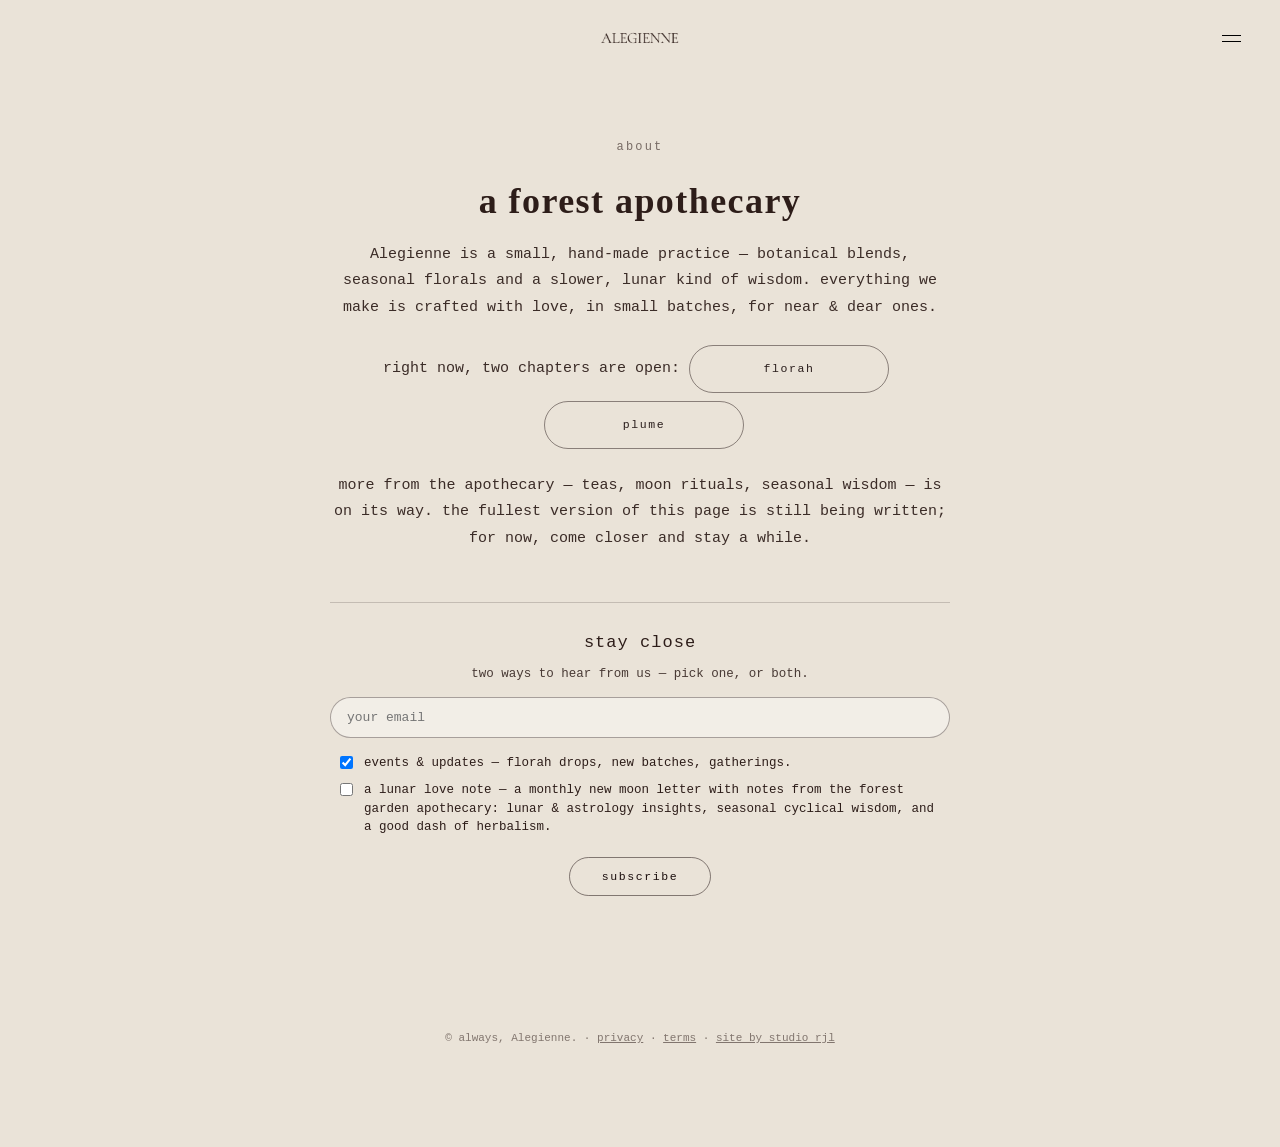
==== about/index.html @ ec9a3511 "alegienne: universal nav (about · apothecary · florah), new about + apothecary pages, first bloom co" ====
<!doctype html>
<html lang="en-AU">
<head>
  <meta charset="utf-8">
  <meta name="viewport" content="width=device-width, initial-scale=1">
  <title>about — Alegienne</title>
  <meta name="description" content="Alegienne is a forest apothecary — botanical blends, seasonal florals and lunar wisdom, made by hand with love.">
  <meta property="og:title" content="about — Alegienne">
  <meta property="og:description" content="a forest apothecary — botanical blends, seasonal florals and lunar wisdom, made by hand with love.">
  <meta property="og:type" content="website">
  <link rel="canonical" href="https://www.alegienne.com.au/about">
  <link rel="icon" type="image/png" href="/Alegienne-favicon.png">
  <link rel="stylesheet" href="/nav-assets/page-shared.css">
  <link rel="stylesheet" href="/nav-assets/nav-shared.css">
</head>
<body>
  <header class="aleg-header">
    <a href="/" aria-label="Alegienne home">
      <img class="aleg-wordmark" src="/nav-assets/alegienne-wordmark-dark.png" alt="Alegienne">
    </a>
    <button type="button" class="aleg-menu-btn" data-aleg-menu-open aria-expanded="false" aria-label="Open menu">
      <span></span><span></span>
    </button>
  </header>

  <div class="aleg-panel" data-aleg-panel aria-hidden="true">
    <button type="button" class="aleg-panel-close" data-aleg-menu-close aria-label="Close menu">
      <span></span><span></span>
    </button>
    <nav class="aleg-panel-nav" aria-label="Alegienne menu">
      <a href="/about/" aria-current="page" class="aleg-current">about</a>
      <a href="/apothecary/">apothecary</a>
      <a href="/florah">florah &middot; floral design studio</a>
    </nav>
  </div>

  <main class="page-shell" aria-label="About Alegienne">
    <div class="page-inner">
      <p class="page-eyebrow">about</p>
      <h1 class="page-title">a forest apothecary</h1>
      <p class="page-verse">Alegienne is a small, hand-made practice — botanical blends, seasonal florals and a slower, lunar kind of wisdom. everything we make is crafted with love, in small batches, for near &amp; dear ones.</p>
      <p class="page-verse">right now, two chapters are open: <a class="page-link" href="/florah" style="margin: 4px 8px 4px 0; display: inline-flex;">florah</a><a class="page-link" href="/plume" style="margin: 4px 0 4px 8px; display: inline-flex;">plume</a></p>
      <p class="page-verse">more from the apothecary — teas, moon rituals, seasonal wisdom — is on its way. the fullest version of this page is still being written; for now, come closer and stay a while.</p>

      <form class="subscribe" data-subscribe-form aria-label="Subscribe to Alegienne">
        <p class="subscribe-title">stay close</p>
        <p class="subscribe-copy">two ways to hear from us — pick one, or both.</p>
        <input class="subscribe-field" type="email" name="email" placeholder="your email" required autocomplete="email">
        <div class="subscribe-checks">
          <label><input type="checkbox" name="events" checked> events &amp; updates — florah drops, new batches, gatherings.</label>
          <label><input type="checkbox" name="moon"> a lunar love note — a monthly new moon letter with notes from the forest garden apothecary: lunar &amp; astrology insights, seasonal cyclical wisdom, and a good dash of herbalism.</label>
        </div>
        <button class="subscribe-submit" type="submit" data-subscribe-submit>subscribe</button>
        <p class="subscribe-status" data-subscribe-status role="status" aria-live="polite"></p>
      </form>

      <p class="footer-credit">&copy; always, Alegienne. &middot; <a href="/privacy">privacy</a> &middot; <a href="/terms">terms</a> &middot; <a href="https://studiorjl.com" rel="noopener">site by studio rjl</a></p>
    </div>
  </main>
  <script src="/nav-assets/nav-shared.js" defer></script>
  <script src="/nav-assets/subscribe.js" defer></script>
</body>
</html>
---- nav-assets/page-shared.css ----
/* shared "quiet placeholder" page shell — about, apothecary, legal,
   confirmation. Ivory/dark-plum palette to match florah, the site's
   current front door. */

:root {
  --paper: #1a0d0c;
  --dark-plum: #2d1d19;
  --ivory-blush: #e8c9b7;
  --ivory-paper: #eae3d8;
  --hover-mushroom: #9f9585;
}

* { box-sizing: border-box; }

html, body { min-height: 100%; margin: 0; }

body {
  background: var(--ivory-paper);
  color: var(--dark-plum);
  font-family: "Courier New", "Noto Serif KR", monospace;
  overflow-x: hidden;
}

.page-shell {
  min-height: 100svh;
  display: grid;
  align-content: center;
  justify-items: center;
  padding: clamp(96px, 16vw, 140px) clamp(20px, 6vw, 64px) clamp(56px, 9vw, 92px);
  text-align: center;
}

.page-inner {
  display: grid;
  gap: clamp(14px, 2.8vw, 20px);
  width: min(100%, 620px);
}

.page-eyebrow {
  margin: 0 0 6px;
  font-size: clamp(11px, 2.6vw, 12px);
  letter-spacing: 0.18em;
  opacity: 0.6;
}

.page-title {
  margin: 0;
  font-family: "Cormorant Infant", Georgia, serif;
  font-size: clamp(26px, 5.4vw, 36px);
  letter-spacing: 0.04em;
}

.page-verse {
  margin: 0;
  font-size: clamp(13px, 3.2vw, 15px);
  line-height: 1.75;
  opacity: 0.92;
}

.page-link {
  display: inline-flex;
  align-items: center;
  justify-content: center;
  min-width: 200px;
  margin-top: 6px;
  padding: 13px 28px;
  border: 1px solid rgba(26, 13, 12, 0.5);
  border-radius: 999px;
  color: var(--paper);
  text-decoration: none;
  font-size: 0.72rem;
  letter-spacing: 0.14em;
  transition: background-color 0.3s ease, color 0.3s ease;
}

.page-link:hover, .page-link:focus-visible {
  background: var(--paper);
  color: var(--ivory-blush);
}

/* legal pages */
.legal { text-align: left; }
.legal h1 { text-align: center; font-family: "Cormorant Infant", Georgia, serif; font-size: clamp(24px, 5vw, 32px); margin: 0 0 4px; }
.legal .updated { text-align: center; font-size: 11px; opacity: 0.6; margin-bottom: 30px; }
.legal h2 { font-size: 12px; letter-spacing: 0.1em; margin: 26px 0 8px; opacity: 0.9; text-transform: lowercase; }
.legal p, .legal li { font-size: 13px; line-height: 1.75; opacity: 0.88; }
.legal ul { padding-left: 18px; margin: 6px 0; }
.legal a { color: var(--paper); text-decoration: underline; }

/* subscribe form, embedded in about / confirmation pages */
.subscribe {
  margin-top: clamp(20px, 4vw, 30px);
  padding-top: clamp(20px, 4vw, 30px);
  border-top: 1px solid rgba(26, 13, 12, 0.18);
  display: grid;
  gap: 12px;
  text-align: left;
}

.subscribe-title {
  margin: 0;
  text-align: center;
  font-size: clamp(15px, 3.4vw, 17px);
  letter-spacing: 0.06em;
}

.subscribe-copy {
  margin: 0;
  text-align: center;
  font-size: 12.5px;
  line-height: 1.7;
  opacity: 0.85;
}

.subscribe-field {
  padding: 12px 16px;
  border: 1px solid rgba(26, 13, 12, 0.35);
  border-radius: 999px;
  background: rgba(255, 255, 255, 0.4);
  font-family: inherit;
  font-size: 13px;
  color: var(--dark-plum);
}

.subscribe-field:focus-visible { outline: 1px solid var(--paper); }

.subscribe-checks {
  display: grid;
  gap: 8px;
  font-size: 12.5px;
  line-height: 1.5;
  padding: 4px 6px;
}

.subscribe-checks label {
  display: flex;
  gap: 8px;
  align-items: flex-start;
}

.subscribe-checks input { margin-top: 2px; flex-shrink: 0; }

.subscribe-submit {
  justify-self: center;
  margin-top: 4px;
  padding: 12px 32px;
  border: 1px solid rgba(26, 13, 12, 0.5);
  border-radius: 999px;
  background: transparent;
  color: var(--paper);
  font-family: inherit;
  font-size: 0.72rem;
  letter-spacing: 0.14em;
  cursor: pointer;
  transition: background-color 0.3s ease, color 0.3s ease;
}

.subscribe-submit:hover, .subscribe-submit:focus-visible {
  background: var(--paper);
  color: var(--ivory-blush);
}

.subscribe-status {
  text-align: center;
  font-size: 12px;
  min-height: 16px;
  opacity: 0.85;
}

.footer-credit {
  margin-top: clamp(40px, 8vw, 64px);
  font-size: 11px;
  opacity: 0.55;
  text-align: center;
}

.footer-credit a { color: inherit; }
---- nav-assets/nav-shared.css ----
/* Alegienne universal site nav — dropped into every page.
   Namespaced under .aleg-nav / .aleg-panel so it never collides
   with a page's own theme classes or variables. */

.aleg-header {
  position: fixed;
  top: 0;
  left: 0;
  right: 0;
  z-index: 40;
  display: flex;
  align-items: center;
  justify-content: center;
  height: clamp(56px, 9vw, 76px);
  padding: 0 clamp(16px, 4vw, 32px);
}

.aleg-wordmark {
  display: block;
  height: clamp(15px, 2.6vw, 20px);
  width: auto;
}

.aleg-menu-btn {
  position: absolute;
  right: clamp(16px, 4vw, 32px);
  top: 50%;
  transform: translateY(-50%);
  display: inline-flex;
  flex-direction: column;
  align-items: center;
  justify-content: center;
  gap: 5px;
  width: 34px;
  height: 34px;
  padding: 0;
  border: 0;
  background: none;
  cursor: pointer;
}

.aleg-menu-btn span {
  display: block;
  width: 19px;
  height: 1px;
  background: currentColor;
  transition: transform 0.3s ease, opacity 0.3s ease;
}

.aleg-menu-btn[aria-expanded="true"] span:first-child {
  transform: translateY(3px) rotate(45deg);
}

.aleg-menu-btn[aria-expanded="true"] span:last-child {
  transform: translateY(-3px) rotate(-45deg);
}

.aleg-panel {
  position: fixed;
  inset: 0;
  z-index: 50;
  display: grid;
  place-items: center;
  background: #1a0d0c;
  opacity: 0;
  visibility: hidden;
  transition: opacity 0.4s ease;
}

.aleg-panel.is-open {
  opacity: 1;
  visibility: visible;
}

.aleg-panel-close {
  position: absolute;
  top: clamp(16px, 4vw, 32px);
  right: clamp(16px, 4vw, 32px);
  display: inline-flex;
  align-items: center;
  justify-content: center;
  width: 34px;
  height: 34px;
  padding: 0;
  border: 0;
  background: none;
  color: #e8c9b7;
  cursor: pointer;
}

.aleg-panel-close span {
  display: block;
  width: 19px;
  height: 1px;
  background: currentColor;
  position: absolute;
}

.aleg-panel-close span:first-child { transform: rotate(45deg); }
.aleg-panel-close span:last-child { transform: rotate(-45deg); }

.aleg-panel-nav {
  display: grid;
  gap: clamp(20px, 4vw, 30px);
  text-align: center;
}

.aleg-panel-nav a {
  color: #e8c9b7;
  text-decoration: none;
  font-family: "Courier New", "Noto Serif KR", monospace;
  font-size: clamp(15px, 3.4vw, 18px);
  letter-spacing: 0.16em;
  text-transform: lowercase;
  opacity: 0.86;
  transition: opacity 0.25s ease;
}

.aleg-panel-nav a:hover,
.aleg-panel-nav a:focus-visible {
  opacity: 1;
}

.aleg-panel-nav .aleg-current {
  opacity: 1;
  text-decoration: underline;
  text-decoration-color: rgba(232, 201, 183, 0.45);
  text-underline-offset: 6px;
}

body.aleg-panel-open {
  overflow: hidden;
}
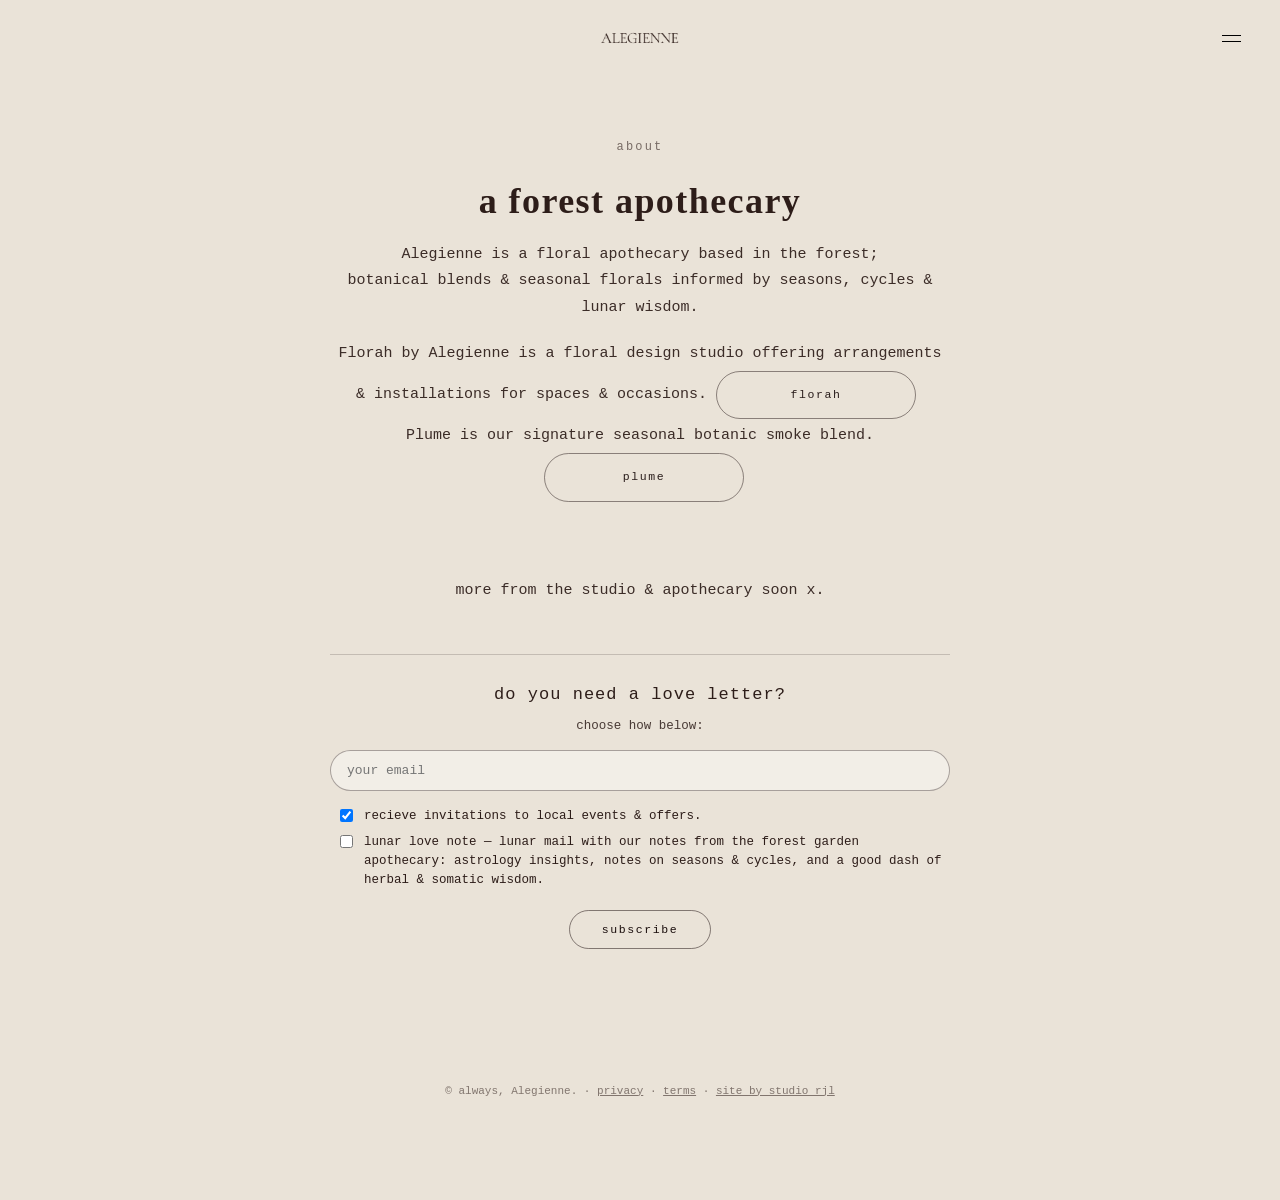
==== commit 0af93c0c: "Revise about page content and meta description Updated the description meta tag and improved content" ====
--- a/about/index.html
+++ b/about/index.html
@@ -2,16 +2,37 @@
 <html lang="en-AU">
 <head>
   <meta charset="utf-8">
+  <link rel="icon" href="/favicon.ico" sizes="any">
+  <link rel="icon" type="image/png" sizes="96x96" href="/favicon-96x96.png">
+  <link rel="icon" type="image/png" sizes="192x192" href="/favicon-192x192.png">
+  <link rel="apple-touch-icon" sizes="180x180" href="/apple-touch-icon.png">
   <meta name="viewport" content="width=device-width, initial-scale=1">
   <title>about — Alegienne</title>
-  <meta name="description" content="Alegienne is a forest apothecary — botanical blends, seasonal florals and lunar wisdom, made by hand with love.">
+  <meta name="robots" content="index, follow, max-image-preview:large, noai, noimageai">
+  <meta name="description" content="Alegienne is a forest apothecary & floral design studio. offering botanical blends, seasonal florals, garden and lunar wisdom, made by hand with love.">
   <meta property="og:title" content="about — Alegienne">
   <meta property="og:description" content="a forest apothecary — botanical blends, seasonal florals and lunar wisdom, made by hand with love.">
   <meta property="og:type" content="website">
   <link rel="canonical" href="https://www.alegienne.com.au/about">
-  <link rel="icon" type="image/png" href="/Alegienne-favicon.png">
-  <link rel="stylesheet" href="/nav-assets/page-shared.css">
+<link rel="stylesheet" href="/nav-assets/page-shared.css">
   <link rel="stylesheet" href="/nav-assets/nav-shared.css">
+
+  <!-- alegienne cursor: a little dark maroon circle, in the manner of studio rjl -->
+  <style>
+    * { cursor: none !important; }
+    .alegienne-cursor {
+      position: fixed; top: 0; left: 0; z-index: 10000;
+      width: 13px; height: 13px; border-radius: 50%;
+      background: #300505; opacity: 0; pointer-events: none;
+      transform: translate(-50%, -50%);
+      will-change: left, top, transform;
+      transition: background 0.18s ease, opacity 0.18s ease, transform 0.18s ease;
+    }
+    .alegienne-cursor.visible { opacity: 1; }
+    .alegienne-cursor.link-hover { background: #b8904e; transform: translate(-50%, -50%) scale(1.18); }
+    .alegienne-cursor.on-dark { background: #f8f4ef; }
+    .alegienne-cursor.on-dark.link-hover { background: #d6a9a0; }
+  </style>
 </head>
 <body>
   <header class="aleg-header">
@@ -38,17 +59,18 @@
     <div class="page-inner">
       <p class="page-eyebrow">about</p>
       <h1 class="page-title">a forest apothecary</h1>
-      <p class="page-verse">Alegienne is a small, hand-made practice — botanical blends, seasonal florals and a slower, lunar kind of wisdom. everything we make is crafted with love, in small batches, for near &amp; dear ones.</p>
-      <p class="page-verse">right now, two chapters are open: <a class="page-link" href="/florah" style="margin: 4px 8px 4px 0; display: inline-flex;">florah</a><a class="page-link" href="/plume" style="margin: 4px 0 4px 8px; display: inline-flex;">plume</a></p>
-      <p class="page-verse">more from the apothecary — teas, moon rituals, seasonal wisdom — is on its way. the fullest version of this page is still being written; for now, come closer and stay a while.</p>
+      <p class="page-verse">Alegienne is a floral apothecary based in the forest;<br>botanical blends & seasonal florals informed by seasons, cycles & lunar wisdom.<br></p>
+      <p class="page-verse">Florah by Alegienne is a floral design studio offering arrangements & installations for spaces & occasions. <a class="page-link" href="/florah" style="margin: 4px 8px 4px 0; display: inline-flex;">florah</a>
+        Plume is our signature seasonal botanic smoke blend. <a class="page-link" href="/plume" style="margin: 4px 0 4px 8px; display: inline-flex;">plume</a></p>
+      <p class="page-verse"><br><br>more from the studio & apothecary soon x.</p>
 
       <form class="subscribe" data-subscribe-form aria-label="Subscribe to Alegienne">
-        <p class="subscribe-title">stay close</p>
-        <p class="subscribe-copy">two ways to hear from us — pick one, or both.</p>
+        <p class="subscribe-title">do you need a love letter?</p>
+        <p class="subscribe-copy">choose how below:</p>
         <input class="subscribe-field" type="email" name="email" placeholder="your email" required autocomplete="email">
         <div class="subscribe-checks">
-          <label><input type="checkbox" name="events" checked> events &amp; updates — florah drops, new batches, gatherings.</label>
-          <label><input type="checkbox" name="moon"> a lunar love note — a monthly new moon letter with notes from the forest garden apothecary: lunar &amp; astrology insights, seasonal cyclical wisdom, and a good dash of herbalism.</label>
+          <label><input type="checkbox" name="events" checked> recieve invitations to local events & offers.</label>
+          <label><input type="checkbox" name="moon"> lunar love note — lunar mail with our notes from the forest garden apothecary: astrology insights, notes on seasons & cycles, and a good dash of herbal & somatic wisdom.</label>
         </div>
         <button class="subscribe-submit" type="submit" data-subscribe-submit>subscribe</button>
         <p class="subscribe-status" data-subscribe-status role="status" aria-live="polite"></p>
@@ -59,5 +81,43 @@
   </main>
   <script src="/nav-assets/nav-shared.js" defer></script>
   <script src="/nav-assets/subscribe.js" defer></script>
+
+  <div class="alegienne-cursor" aria-hidden="true"></div>
+  <script>
+    (function () {
+      var cursor = document.querySelector(".alegienne-cursor");
+      if (!cursor) return;
+
+      // no right-click anywhere on alegienne
+      document.addEventListener("contextmenu", function (event) { event.preventDefault(); });
+
+      document.addEventListener("mousemove", function (event) {
+        cursor.style.left = event.clientX + "px";
+        cursor.style.top = event.clientY + "px";
+        cursor.classList.add("visible");
+      });
+      document.addEventListener("mouseleave", function () { cursor.classList.remove("visible"); });
+
+      document.addEventListener("mouseover", function (event) {
+        var target = event.target;
+        var hoverables = 'a, button, [role="button"], input, textarea, select, label, summary';
+        cursor.classList.toggle("link-hover", !!(target.closest && target.closest(hoverables)));
+        var node = target, dark = false, steps = 0;
+        while (node && steps < 8) {
+          var bg = window.getComputedStyle(node).backgroundColor;
+          if (bg && bg !== "rgba(0, 0, 0, 0)" && bg !== "transparent") {
+            var m = bg.match(/\d+/g);
+            if (m) {
+              var lum = (0.299 * +m[0]) + (0.587 * +m[1]) + (0.114 * +m[2]);
+              dark = lum < 96;
+            }
+            break;
+          }
+          node = node.parentElement; steps++;
+        }
+        cursor.classList.toggle("on-dark", dark);
+      });
+    })();
+  </script>
 </body>
 </html>
